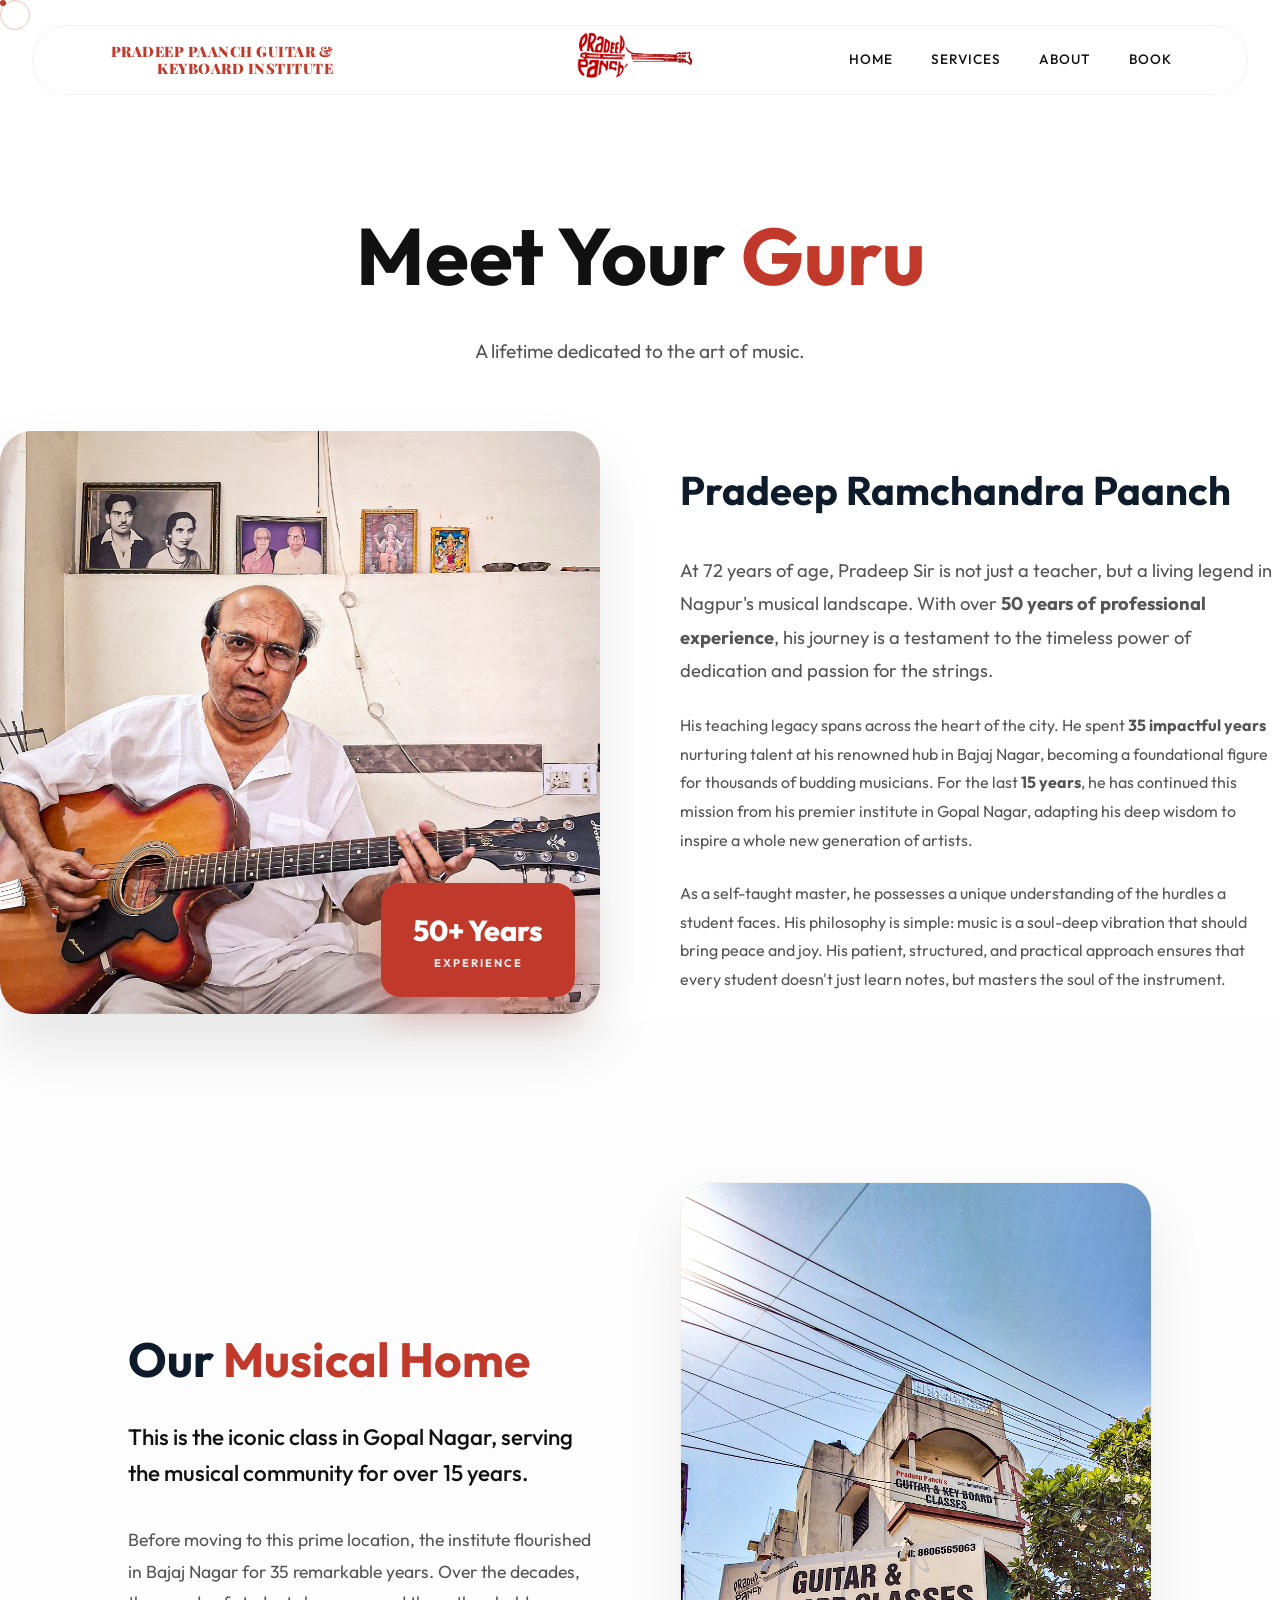
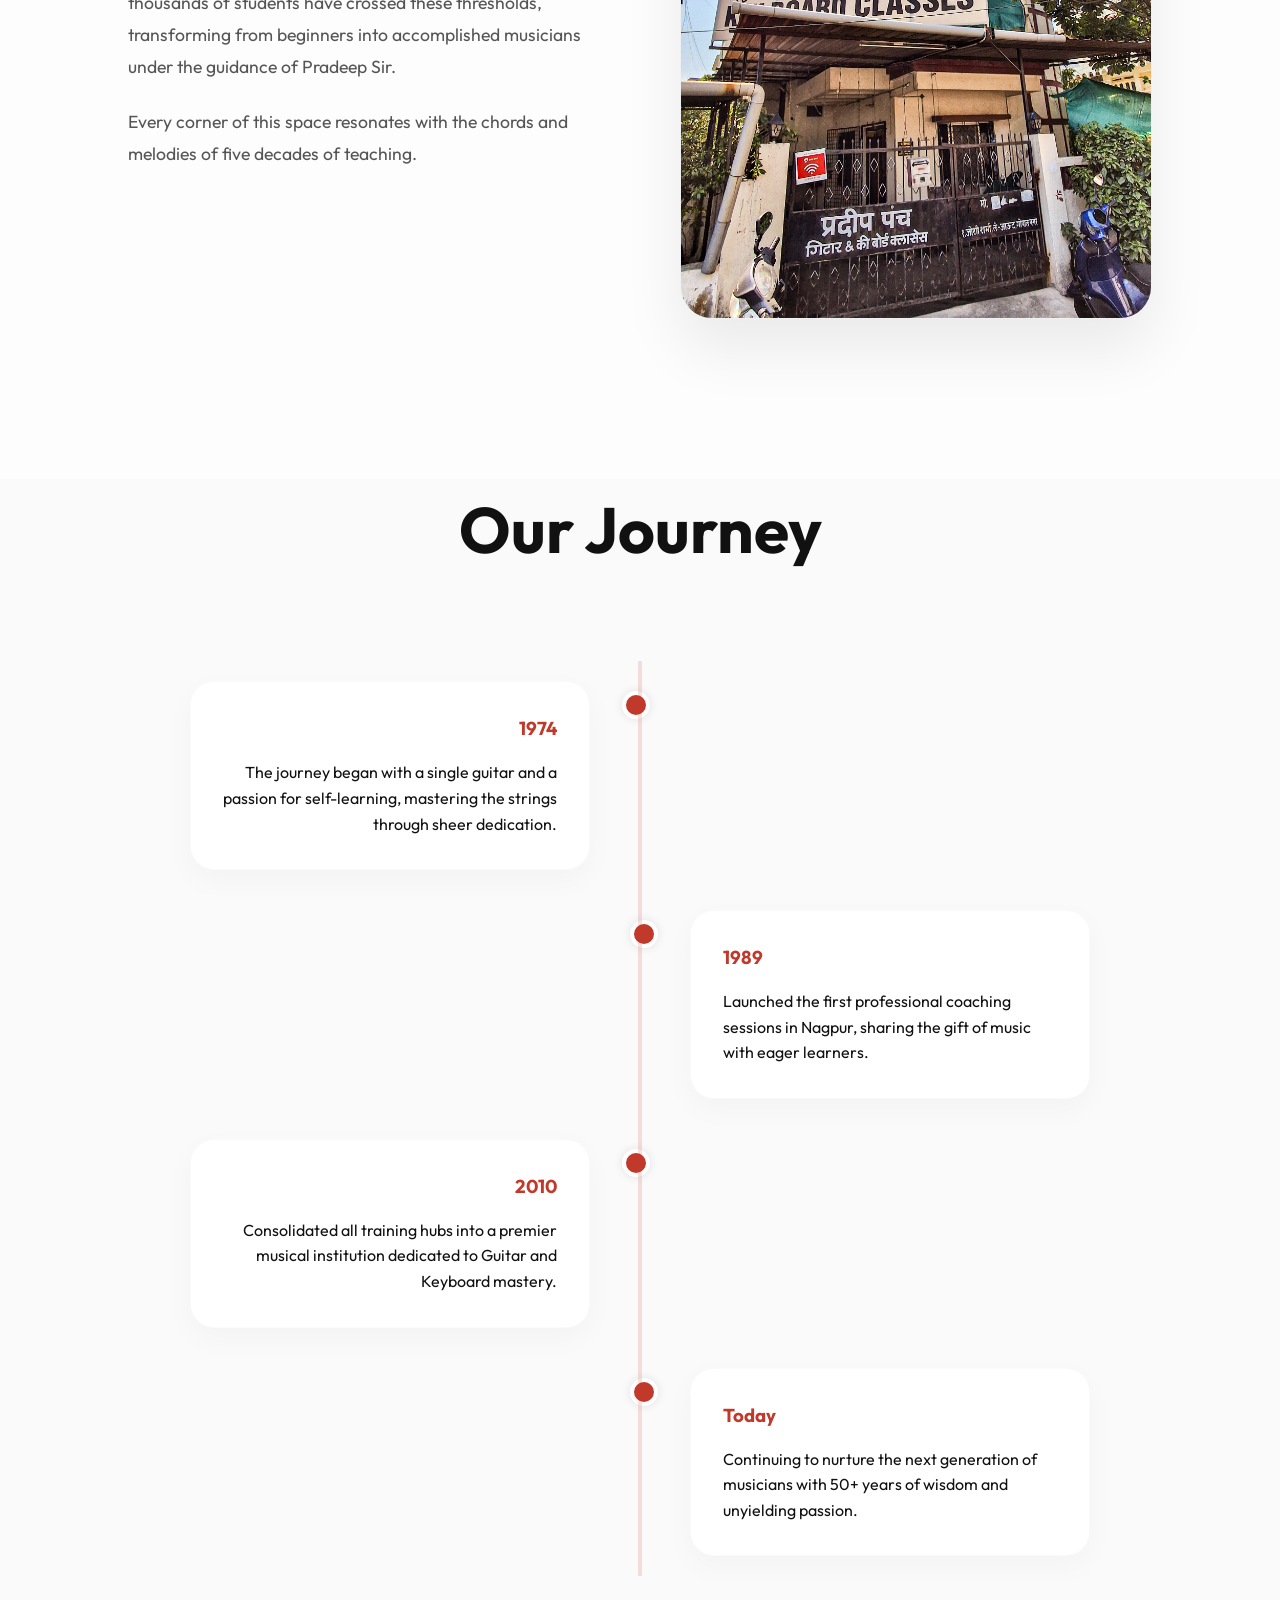
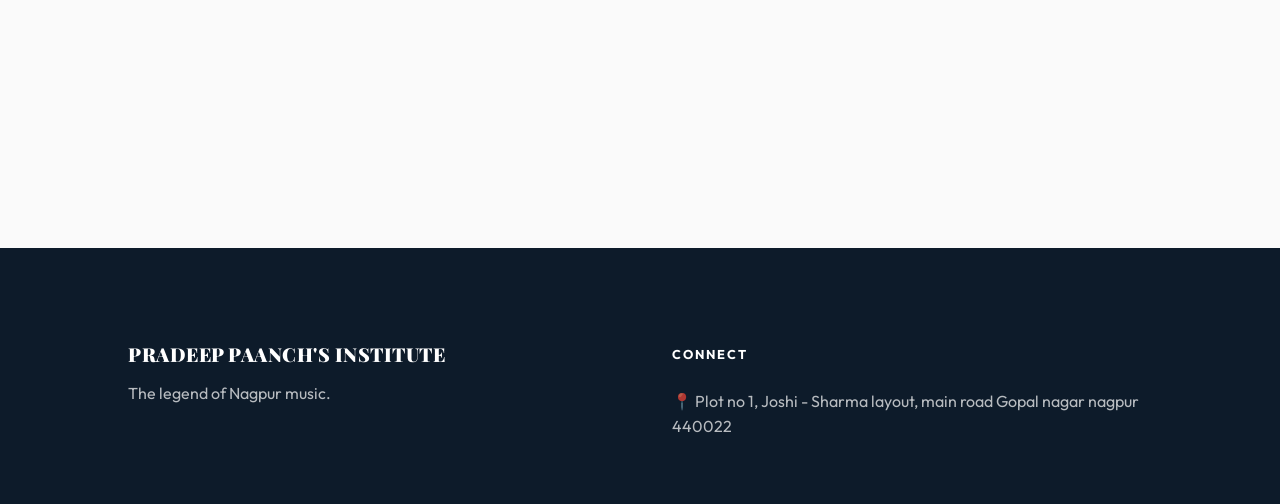
==== about.html @ 4fe627d6 "Initial commit of Pradeep Music Academy website" ====
<!DOCTYPE html>
<html lang="en">
<head>
    <meta charset="UTF-8">
    <meta name="viewport" content="width=device-width, initial-scale=1.0">
    <title>Meet Your Guru | Pradeep Paanch's Guitar and keyboard coaching institute</title>
    <link rel="stylesheet" href="css/style.css">
    <link rel="stylesheet" href="https://cdnjs.cloudflare.com/ajax/libs/font-awesome/6.0.0/css/all.min.css">
</head>
<body>

    <nav>
        <div class="nav-text">PRADEEP PAANCH GUITAR & KEYBOARD INSTITUTE</div>
        <div class="nav-logo">
            <a href="index.html">
                <img src="images/logo.png" alt="Logo" class="logo-img">
            </a>
        </div>
        <div class="nav-links">
            <a href="index.html">Home</a>
            <a href="services.html">Services</a>
            <a href="about.html" class="active">About</a>
            <a href="contact.html">Book</a>
        </div>
        <div class="hamburger">
            <span></span>
            <span></span>
            <span></span>
        </div>
    </nav>

    <div class="menu-backdrop"></div>
    <div class="menu-overlay">
        <div class="menu-panel-header">
            <h3 style="font-size: 1.2rem; font-weight: 900; letter-spacing: 2px;">PRADEEP PAANCH</h3>
            <p style="font-size: 0.7rem; opacity: 0.8; text-transform: uppercase;">Music Academy Nagpur</p>
        </div>
        <div class="nav-links-full">
            <a href="index.html"><i class="fas fa-home"></i> Home</a>
            <a href="services.html"><i class="fas fa-music"></i> Services</a>
            <a href="gallery.html"><i class="fas fa-images"></i> Gallery</a>
            <a href="about.html"><i class="fas fa-user-tie"></i> About</a>
            <a href="contact.html"><i class="fas fa-calendar-check"></i> Book Class</a>
        </div>
        <div class="menu-panel-footer">
            <p>Connect with us</p>
            <div class="social-icons-menu">
                <a href="#"><i class="fab fa-instagram"></i></a>
                <a href="#"><i class="fab fa-facebook"></i></a>
                <a href="https://wa.me/918806565063"><i class="fab fa-whatsapp"></i></a>
            </div>
        </div>
    </div>

    <header style="padding: 12rem 10% 4rem; text-align: center; background: #fff;">
        <h1 class="reveal" style="font-size: clamp(3rem, 8vw, 5rem);">Meet Your <span style="color: var(--primary);">Guru</span></h1>
        <p class="reveal" style="color: var(--text-muted); font-size: 1.2rem; margin-top: 1rem;">A lifetime dedicated to the art of music.</p>
    </header>

    <section>
        <div style="display: grid; grid-template-columns: repeat(auto-fit, minmax(300px, 1fr)); gap: 5rem; align-items: center;">
            <div class="reveal">
                <div style="position: relative;">
                    <img src="images/pradeep_sir.png" alt="Pradeep Ramchandra Panch" style="width: 100%; border-radius: 2rem; box-shadow: 0 30px 60px rgba(0,0,0,0.1);">
                    <div class="exp-badge">
                        <h3>50+ Years</h3>
                        <p>Experience</p>
                    </div>
                </div>
            </div>
            <div class="reveal">
                <h2 style="font-size: 2.5rem; margin-bottom: 2rem; color: var(--secondary);">Pradeep Ramchandra Paanch</h2>
                <p style="color: var(--text-muted); margin-bottom: 1.5rem; font-size: 1.15rem; line-height: 1.8;">
                    At 72 years of age, Pradeep Sir is not just a teacher, but a living legend in Nagpur's musical landscape. With over <strong>50 years of professional experience</strong>, his journey is a testament to the timeless power of dedication and passion for the strings.
                </p>
                <p style="color: var(--text-muted); margin-bottom: 1.5rem; line-height: 1.8;">
                    His teaching legacy spans across the heart of the city. He spent <strong>35 impactful years</strong> nurturing talent at his renowned hub in Bajaj Nagar, becoming a foundational figure for thousands of budding musicians. For the last <strong>15 years</strong>, he has continued this mission from his premier institute in Gopal Nagar, adapting his deep wisdom to inspire a whole new generation of artists.
                </p>
                <p style="color: var(--text-muted); line-height: 1.8;">
                    As a self-taught master, he possesses a unique understanding of the hurdles a student faces. His philosophy is simple: music is a soul-deep vibration that should bring peace and joy. His patient, structured, and practical approach ensures that every student doesn't just learn notes, but masters the soul of the instrument.
                </p>
            </div>
        </div>
    </section>

    <!-- The Place Section -->
    <section style="background: #fdfdfd; padding: 10rem 10%;">
        <div style="display: grid; grid-template-columns: repeat(auto-fit, minmax(300px, 1fr)); gap: 5rem; align-items: center;">
            <div class="reveal">
                <h2 style="font-size: clamp(2rem, 4vw, 3rem); margin-bottom: 2rem; color: var(--secondary); line-height: 1.2;">
                    Our <span style="color: var(--primary);">Musical Home</span>
                </h2>
                <p style="font-size: 1.4rem; font-weight: 500; color: var(--text-dark); margin-bottom: 2rem; line-height: 1.6;">
                    This is the iconic class in Gopal Nagar, serving the musical community for over 15 years.
                </p>
                <p style="color: var(--text-muted); font-size: 1.1rem; margin-bottom: 1.5rem; line-height: 1.8;">
                    Before moving to this prime location, the institute flourished in Bajaj Nagar for 35 remarkable years. Over the decades, thousands of students have crossed these thresholds, transforming from beginners into accomplished musicians under the guidance of Pradeep Sir.
                </p>
                <p style="color: var(--text-muted); font-size: 1.1rem; line-height: 1.8;">
                    Every corner of this space resonates with the chords and melodies of five decades of teaching.
                </p>
            </div>
            <div class="reveal">
                <div style="width: 100%; border-radius: 2rem; overflow: hidden; box-shadow: 0 30px 60px rgba(0,0,0,0.08); border: 1px solid rgba(0,0,0,0.05);">
                    <img src="images/Place.jpeg" alt="The Institute" style="width: 100%; display: block;">
                </div>
            </div>
        </div>
    </section>

    <!-- Tree-Like Timeline Section -->
    <section style="background: #fafafa; overflow: hidden; padding-bottom: 12rem;">
        <div class="section-title reveal" style="text-align: center;">
            <h2>Our Journey</h2>
        </div>
        
        <div class="timeline">
            <div class="timeline-item timeline-left reveal">
                <div class="timeline-content">
                    <h3 style="color: var(--primary); margin-bottom: 1rem;">1974</h3>
                    <p>The journey began with a single guitar and a passion for self-learning, mastering the strings through sheer dedication.</p>
                </div>
            </div>
            <div class="timeline-item timeline-right reveal">
                <div class="timeline-content">
                    <h3 style="color: var(--primary); margin-bottom: 1rem;">1989</h3>
                    <p>Launched the first professional coaching sessions in Nagpur, sharing the gift of music with eager learners.</p>
                </div>
            </div>
            <div class="timeline-item timeline-left reveal">
                <div class="timeline-content">
                    <h3 style="color: var(--primary); margin-bottom: 1rem;">2010</h3>
                    <p>Consolidated all training hubs into a premier musical institution dedicated to Guitar and Keyboard mastery.</p>
                </div>
            </div>
            <div class="timeline-item timeline-right reveal">
                <div class="timeline-content">
                    <h3 style="color: var(--primary); margin-bottom: 1rem;">Today</h3>
                    <p>Continuing to nurture the next generation of musicians with 50+ years of wisdom and unyielding passion.</p>
                </div>
            </div>
        </div>
    </section>

    <footer>
        <div style="display: grid; grid-template-columns: repeat(auto-fit, minmax(250px, 1fr)); gap: 4rem;">
            <div>
                <h3 class="logo" style="color: white; font-size: 1.2rem;">PRADEEP PAANCH'S INSTITUTE</h3>
                <p style="opacity: 0.7; margin-top: 1rem;">The legend of Nagpur music.</p>
            </div>
            <div>
                <h4 style="margin-bottom: 1.5rem; text-transform: uppercase; font-size: 0.8rem; letter-spacing: 2px;">Connect</h4>
                <p style="opacity: 0.7;">📍 Plot no 1, Joshi - Sharma layout, main road Gopal nagar nagpur 440022</p>
            </div>
        </div>
    </footer>

    <script src="js/main.js"></script>
</body>
</html>
---- css/style.css ----
/* 
   Pradeep Paanch's Guitar and keyboard coaching institute - Refined Stylish Aesthetic
   Colors: White, Red, Subtle Navy
*/

@import url('https://fonts.googleapis.com/css2?family=Outfit:wght@100..900&family=Playfair+Display:ital,wght@0,400..900;1,400..900&display=swap');

:root {
    --primary: #C0392B;
    --primary-light: #E63946;
    --secondary: #0D1B2A;
    --bg-white: #FFFFFF;
    --bg-light: #F8F9FA;
    --text-dark: #111111;
    --text-muted: #555555;
    
    --font-heading: 'Playfair Display', serif;
    --font-body: 'Outfit', sans-serif;
    
    --transition-smooth: all 0.5s cubic-bezier(0.23, 1, 0.32, 1);
}

* {
    margin: 0;
    padding: 0;
    box-sizing: border-box;
    cursor: none; /* Keep custom cursor for style */
}

a, .btn, .nav-links a, .whatsapp-btn, .nav-links-full a {
    text-decoration: none !important;
}

body {
    font-family: var(--font-body);
    color: var(--text-dark);
    background-color: var(--bg-white);
    overflow-x: hidden;
    line-height: 1.6;
}

/* Custom Cursor - Refined */
.cursor-dot {
    width: 6px;
    height: 6px;
    background-color: var(--primary);
    position: fixed;
    top: 0; left: 0;
    border-radius: 50%;
    z-index: 10001;
    pointer-events: none;
}

.cursor-outline {
    width: 30px;
    height: 30px;
    border: 1.5px solid rgba(192, 57, 43, 0.3);
    position: fixed;
    top: 0; left: 0;
    border-radius: 50%;
    z-index: 10000;
    pointer-events: none;
    transition: transform 0.15s;
}

/* Navbar - Stylish Floating */
nav {
    position: fixed;
    top: 25px;
    left: 50%;
    transform: translateX(-50%);
    width: 95%;
    padding: 0.1rem 1.5rem;
    display: grid;
    grid-template-columns: 1fr auto 1fr;
    align-items: center;
    gap: 0;
    background: rgba(255, 255, 255, 0.85);
    backdrop-filter: blur(15px);
    z-index: 1000;
    border: 1px solid rgba(0,0,0,0.05);
    border-radius: 100px;
    transition: var(--transition-smooth);
}

nav.scrolled {
    width: 100%;
    top: 0;
    border-radius: 0;
    background: white;
    padding: 0.2rem 5%;
    box-shadow: 0 10px 30px rgba(0,0,0,0.05);
}

/* Mobile Nav Adjustments */
@media (max-width: 768px) {
    /* Gallery Grid Mobile Fix */
    .gallery-grid {
        grid-template-columns: repeat(2, 1fr) !important;
        gap: 0.8rem !important;
    }
    .gallery-item {
        height: 180px !important;
    }
    .home-gallery-grid {
        display: grid !important;
        grid-template-columns: repeat(2, 1fr) !important;
        gap: 0.8rem !important;
    }
    .home-gallery-grid .reveal {
        height: 180px !important;
    }
    /* Stats Bar Mobile Fix */
    .stats-bar {
        padding: 2rem 5% !important;
    }
    .stats-grid {
        grid-template-columns: repeat(2, 1fr) !important;
        gap: 1.5rem !important;
    }
    .stats-grid .stat-number {
        font-size: 2.8rem !important;
    }
    .stats-grid p {
        font-size: 0.8rem !important;
    }
    /* Section Padding Fixes for Mobile */
    header.hero {
        padding: 6rem 5% 2rem !important;
        height: auto !important;
        min-height: 600px;
        background: linear-gradient(rgba(255,255,255,0.9), rgba(255,255,255,0.9)), url('../images/hero_bg.png') !important;
        background-size: cover !important;
        background-position: center !important;
    }
    header.hero > div {
        grid-template-columns: 1fr !important;
        gap: 2rem !important;
    }
    header.hero .reveal:nth-child(2) {
        display: none;
    }
    .stats-bar {
        padding: 0 5% 1rem !important;
    }
    section {
        padding: 2.5rem 5% !important;
    }
    /* Card Optimization for Mobile */
    .card {
        padding: 1.2rem !important;
        border-radius: 1rem !important;
        margin-bottom: 0.8rem !important;
        text-align: left !important;
    }
    .card-header-mobile {
        display: flex !important;
        align-items: center !important;
        gap: 1rem !important;
        margin-bottom: 0.8rem !important;
    }
    .card i {
        font-size: 1.5rem !important;
        margin-bottom: 0 !important;
        min-width: 30px;
    }
    .card h3 {
        font-size: 1.1rem !important;
        margin-bottom: 0 !important;
    }
    .card p {
        font-size: 0.85rem !important;
        line-height: 1.4 !important;
    }
}


.stats-grid {
    display: grid;
    grid-template-columns: 1fr 1fr;
    gap: 4rem;
    text-align: center;
}

.stat-number {
    font-size: 5rem;
    color: var(--primary);
    font-weight: 900;
    line-height: 1;
}

.stats-grid p {
    font-size: 1.2rem;
    color: var(--text-muted);
    font-weight: 600;
    text-transform: uppercase;
}

.home-gallery-grid {
    display: grid;
    grid-template-columns: repeat(auto-fit, minmax(300px, 1fr));
    gap: 1.5rem;
}

.hamburger {
    display: none;
    cursor: pointer;
    z-index: 2001;
    border: none;
    background: none;
}

.hamburger span {
    display: block;
    width: 28px;
    height: 3px;
    background: var(--text-dark);
    margin: 5px 0;
    transition: var(--transition-smooth);
}

.hamburger.active span:nth-child(1) { transform: rotate(45deg) translate(5px, 6px); }
.hamburger.active span:nth-child(2) { opacity: 0; }
.hamburger.active span:nth-child(3) { transform: rotate(-45deg) translate(5px, -6px); }

.nav-text {
    font-family: var(--font-heading);
    font-size: 0.9rem;
    font-weight: 900;
    color: var(--primary);
    line-height: 1.2;
    max-width: 300px;
    letter-spacing: 0.5px;
    text-transform: uppercase;
    text-align: right;
    padding-right: 1.5rem;
}

.logo {
    font-family: var(--font-heading);
    font-size: 1.2rem;
    font-weight: 900;
    color: var(--primary);
    line-height: 1.1;
    letter-spacing: 0.5px;
}

.nav-links a {
    color: var(--text-dark);
    font-weight: 500;
    font-size: 0.85rem;
    letter-spacing: 1px;
    margin: 0 1.2rem;
    text-transform: uppercase;
}

/* Section Header */
.section-title {
    margin-bottom: 4rem;
}

.section-title h2 {
    font-size: clamp(2.5rem, 5vw, 4rem);
    margin-bottom: 1rem;
}

/* Buttons */
.btn {
    padding: 1rem 2.5rem;
    border-radius: 100px;
    font-weight: 700;
    text-transform: uppercase;
    letter-spacing: 1.5px;
    transition: var(--transition-smooth);
    display: inline-block;
    border: none;
    font-size: 0.85rem;
}

.btn-primary {
    background-color: var(--primary);
    color: white;
}

.btn-primary:hover {
    background-color: var(--secondary);
    transform: translateY(-3px);
}

.btn-outline {
    background: transparent;
    color: var(--primary);
    border: 2px solid var(--primary);
}

.btn-outline:hover {
    background: var(--primary);
    color: white;
    text-decoration: none !important;
}

/* Cards - White Stylish */
.card {
    background: white;
    padding: 3rem;
    border-radius: 2rem;
    box-shadow: 0 15px 40px rgba(0,0,0,0.03);
    border: 1px solid rgba(0,0,0,0.02);
    transition: var(--transition-smooth);
}

.card:hover {
    transform: translateY(-10px);
    box-shadow: 0 25px 50px rgba(192, 57, 43, 0.08);
}

/* Split Section (Map + Form) */
.split-container {
    display: flex;
    gap: 0;
    background: white;
    border-radius: 3rem;
    overflow: hidden;
    box-shadow: 0 30px 60px rgba(0,0,0,0.05);
    margin-top: 4rem;
}

.split-map {
    flex: 1;
    min-height: 500px;
}

.split-form {
    flex: 1;
    padding: 5rem;
    background: var(--bg-light);
}

/* Footer - Simplified */
footer {
    padding: 6rem 10% 4rem;
    background: var(--secondary);
    color: white;
}

/* Animations */
.reveal {
    opacity: 0;
    transform: translateY(30px);
    transition: all 0.8s ease-out;
}

.reveal.active {
    opacity: 1;
    transform: translateY(0);
}

/* Side Panel Menu Backdrop */
.menu-backdrop {
    position: fixed;
    inset: 0;
    background: rgba(0,0,0,0.4);
    backdrop-filter: blur(10px);
    z-index: 1999;
    opacity: 0;
    visibility: hidden;
    transition: var(--transition-smooth);
}

.menu-backdrop.active {
    opacity: 1;
    visibility: visible;
}

/* Side Panel Menu - Luxury Redesign */
.menu-overlay {
    position: fixed;
    top: 0;
    right: -100%;
    width: 350px;
    height: 100vh;
    background: linear-gradient(135deg, #ffffff 0%, #f9f9f9 100%);
    z-index: 2000;
    display: flex;
    flex-direction: column;
    padding: 0; /* Changed to handle header/footer */
    box-shadow: -20px 0 50px rgba(0,0,0,0.1);
    transition: all 0.7s cubic-bezier(0.19, 1, 0.22, 1);
    border-left: 1px solid rgba(192, 57, 43, 0.1);
}

.menu-overlay.active {
    right: 0;
}

.menu-panel-header {
    padding: 4rem 3rem 2rem;
    background: var(--primary);
    color: white;
    position: relative;
    overflow: hidden;
}

.menu-panel-header::after {
    content: '';
    position: absolute;
    top: -50%;
    right: -50%;
    width: 200px;
    height: 200px;
    background: rgba(255,255,255,0.1);
    border-radius: 50%;
}

.nav-links-full {
    display: flex;
    flex-direction: column;
    padding: 3rem;
    gap: 1rem;
}

.nav-links-full a {
    font-size: 1.4rem;
    font-family: var(--font-heading);
    font-weight: 800;
    color: var(--text-dark);
    text-transform: uppercase;
    letter-spacing: 2px;
    padding: 1.2rem 1.5rem;
    border-radius: 1rem;
    display: flex;
    align-items: center;
    gap: 1.5rem;
    transition: all 0.4s ease;
}

.nav-links-full a i {
    font-size: 1.2rem;
    color: var(--primary);
    transition: all 0.4s ease;
}

.nav-links-full a:hover {
    background: rgba(192, 57, 43, 0.05);
    color: var(--primary);
    transform: translateX(10px);
}

.nav-links-full a:hover i {
    transform: rotate(15deg) scale(1.2);
}

.menu-panel-footer {
    margin-top: auto;
    padding: 3rem;
    border-top: 1px solid #eee;
}

.card-header-mobile {
    display: flex;
    flex-direction: column;
    align-items: center;
    gap: 1.5rem;
    margin-bottom: 2rem;
}

.card i {
    font-size: 3rem;
    color: var(--primary);
}

.card h3 {
    margin-bottom: 0;
}

.menu-panel-footer p {
    font-size: 0.8rem;
    color: var(--text-muted);
    margin-bottom: 1rem;
    text-transform: uppercase;
    letter-spacing: 2px;
}

.social-icons-menu {
    display: flex;
    gap: 1.5rem;
}

.social-icons-menu a {
    font-size: 1.2rem;
    color: var(--text-dark);
    transition: var(--transition-smooth);
}

.social-icons-menu a:hover {
    color: var(--primary);
    transform: translateY(-3px);
}

.hamburger span {
    background-color: var(--text-dark);
}

/* Experience Badge Fix */
.exp-badge {
    position: absolute;
    bottom: 25px;
    right: 25px;
    background: var(--primary);
    padding: 1.5rem 2rem;
    color: white;
    border-radius: 1.2rem;
    box-shadow: 0 15px 35px rgba(192, 57, 43, 0.4);
    text-align: center;
    z-index: 10;
    min-width: 160px;
}

.exp-badge h3 {
    font-size: 1.8rem;
    font-weight: 800;
    margin-bottom: 2px;
}

.exp-badge p {
    font-size: 0.7rem;
    text-transform: uppercase;
    letter-spacing: 2px;
    font-weight: 700;
    opacity: 0.9;
}

/* Vertical Timeline Tree Structure */
.timeline {
    position: relative;
    max-width: 1000px;
    margin: 5rem auto;
}

.timeline::after {
    content: '';
    position: absolute;
    width: 4px;
    background: var(--primary);
    opacity: 0.15;
    top: 0;
    bottom: 0;
    left: 50%;
    margin-left: -2px;
}

.timeline-item {
    padding: 20px 50px;
    position: relative;
    width: 50%;
}

.timeline-item::after {
    content: '';
    position: absolute;
    width: 20px;
    height: 20px;
    right: -10px;
    background-color: var(--primary);
    border: 4px solid white;
    top: 30px;
    border-radius: 50%;
    z-index: 1;
    box-shadow: 0 0 10px rgba(0,0,0,0.1);
}

.timeline-left { left: 0; text-align: right; }
.timeline-right { left: 50%; text-align: left; }

.timeline-right::after { left: -10px; }

.timeline-content {
    padding: 2rem;
    background: white;
    border-radius: 1.5rem;
    box-shadow: 0 10px 30px rgba(0,0,0,0.03);
    border: 1px solid rgba(0,0,0,0.02);
}

.logo-img {
    height: 65px;
    width: auto;
    max-width: 150px;
    object-fit: contain;
    transition: transform 0.4s cubic-bezier(0.175, 0.885, 0.32, 1.275);
    display: block;
}

.logo-img:hover {
    transform: rotate(-20deg) scale(1.1);
}

.nav-logo {
    display: flex;
    justify-content: center;
    align-items: center;
}

.nav-links {
    display: flex;
    justify-content: flex-end;
    align-items: center;
    padding-right: 2rem;
}

.logo-container {
    display: flex;
    align-items: center;
    gap: 15px;
    flex-shrink: 0;
}

@media (max-width: 768px) {
    .timeline::after { left: 31px; }
    .timeline-item { width: 100%; padding-left: 70px; padding-right: 25px; text-align: left !important; }
    .timeline-item::after { left: 21px; }
    .timeline-right { left: 0; }
}

@media (max-width: 992px) {
    .split-container {
        flex-direction: column;
    }
    .split-map {
        height: 350px;
    }
    .split-form {
        padding: 3rem;
    }
}


/* Hero Desktop Layout Fixes */
header.hero {
    background: radial-gradient(circle at top right, #fff, #f8f8f8) !important;
}
header.hero > div {
    display: grid !important;
    grid-template-columns: 1fr 1fr !important;
}
header.hero .reveal:nth-child(2) {
    display: block !important;
}

/* Mobile Nav & Layout Overrides - Placed at end for priority */
@media (max-width: 768px) {
    nav {
        grid-template-columns: 1.2fr auto 1fr;
        padding: 0.4rem 5%;
        gap: 5px;
        width: 100%;
        top: 0;
        border-radius: 0;
    }
    .nav-links {
        display: none !important;
    }
    .hamburger {
        display: block !important;
        z-index: 2001;
    }
    .nav-text {
        display: block; 
        font-size: 0.65rem;
        max-width: 130px;
        text-align: left;
        line-height: 1.1;
        font-weight: 800;
        order: 1;
        padding-right: 0; /* Reset desktop padding */
    }
    .nav-logo {
        grid-column: 2;
        justify-self: center;
        order: 2;
    }
    .hamburger {
        grid-column: 3;
        justify-self: end;
        order: 3;
    }
    .logo-img {
        height: 50px !important;
    }
    .btn {
        padding: 0.7rem 1.2rem !important;
        font-size: 0.7rem !important;
        letter-spacing: 0.5px !important;
    }
    .stats-grid {
        grid-template-columns: 1fr 1fr !important;
        gap: 1rem !important;
    }
    .stats-grid .stat-number {
        font-size: 2.8rem !important;
        line-height: 1.2 !important;
    }
    .stats-grid p {
        font-size: 0.8rem !important;
        font-weight: 600 !important;
    }
    header.hero {
        padding: 8rem 5% 4rem !important;
        height: auto !important;
        min-height: 100vh;
        background: linear-gradient(rgba(255,255,255,0.9), rgba(255,255,255,0.9)), url('../images/hero_bg.png') center/cover !important;
    }
    header.hero > div {
        grid-template-columns: 1fr !important;
        gap: 2rem !important;
    }
    header.hero .reveal:nth-child(2) {
        display: none !important;
    }
    section {
        padding: 3rem 5% !important;
    }
}
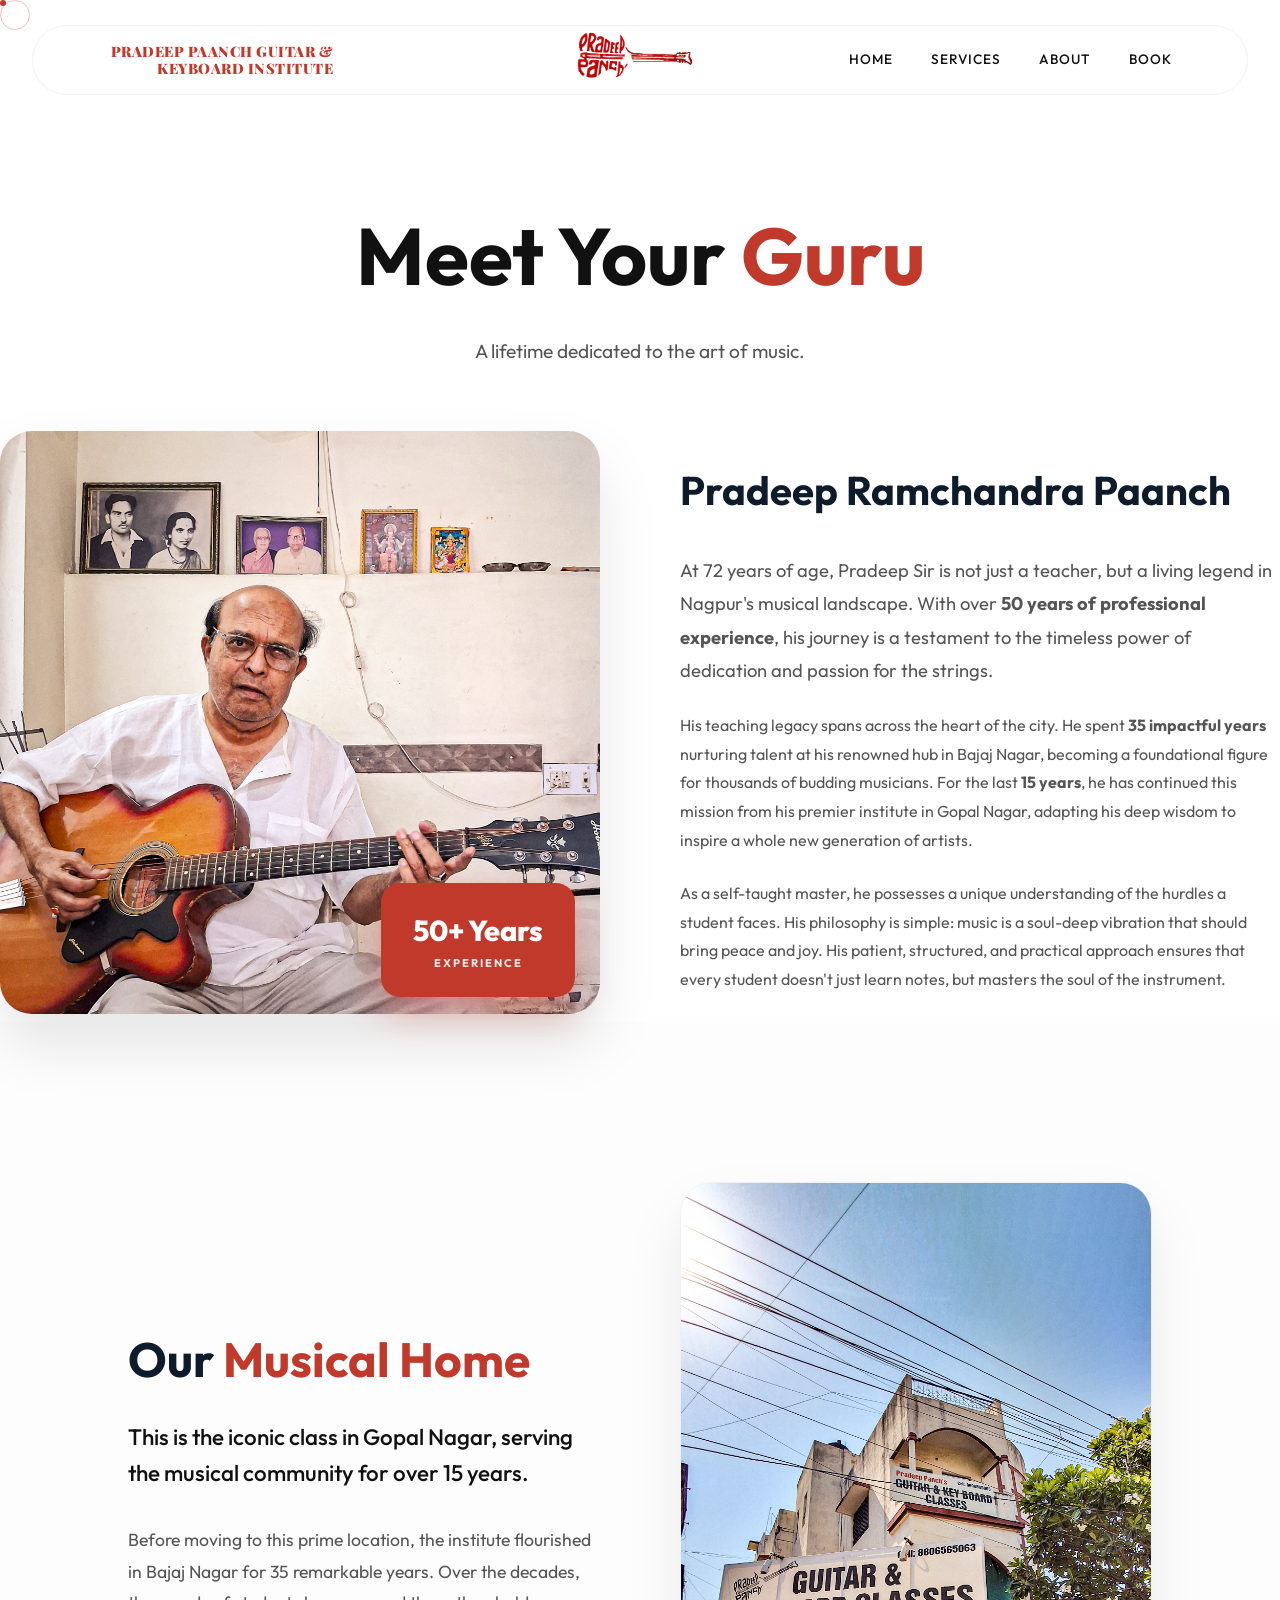
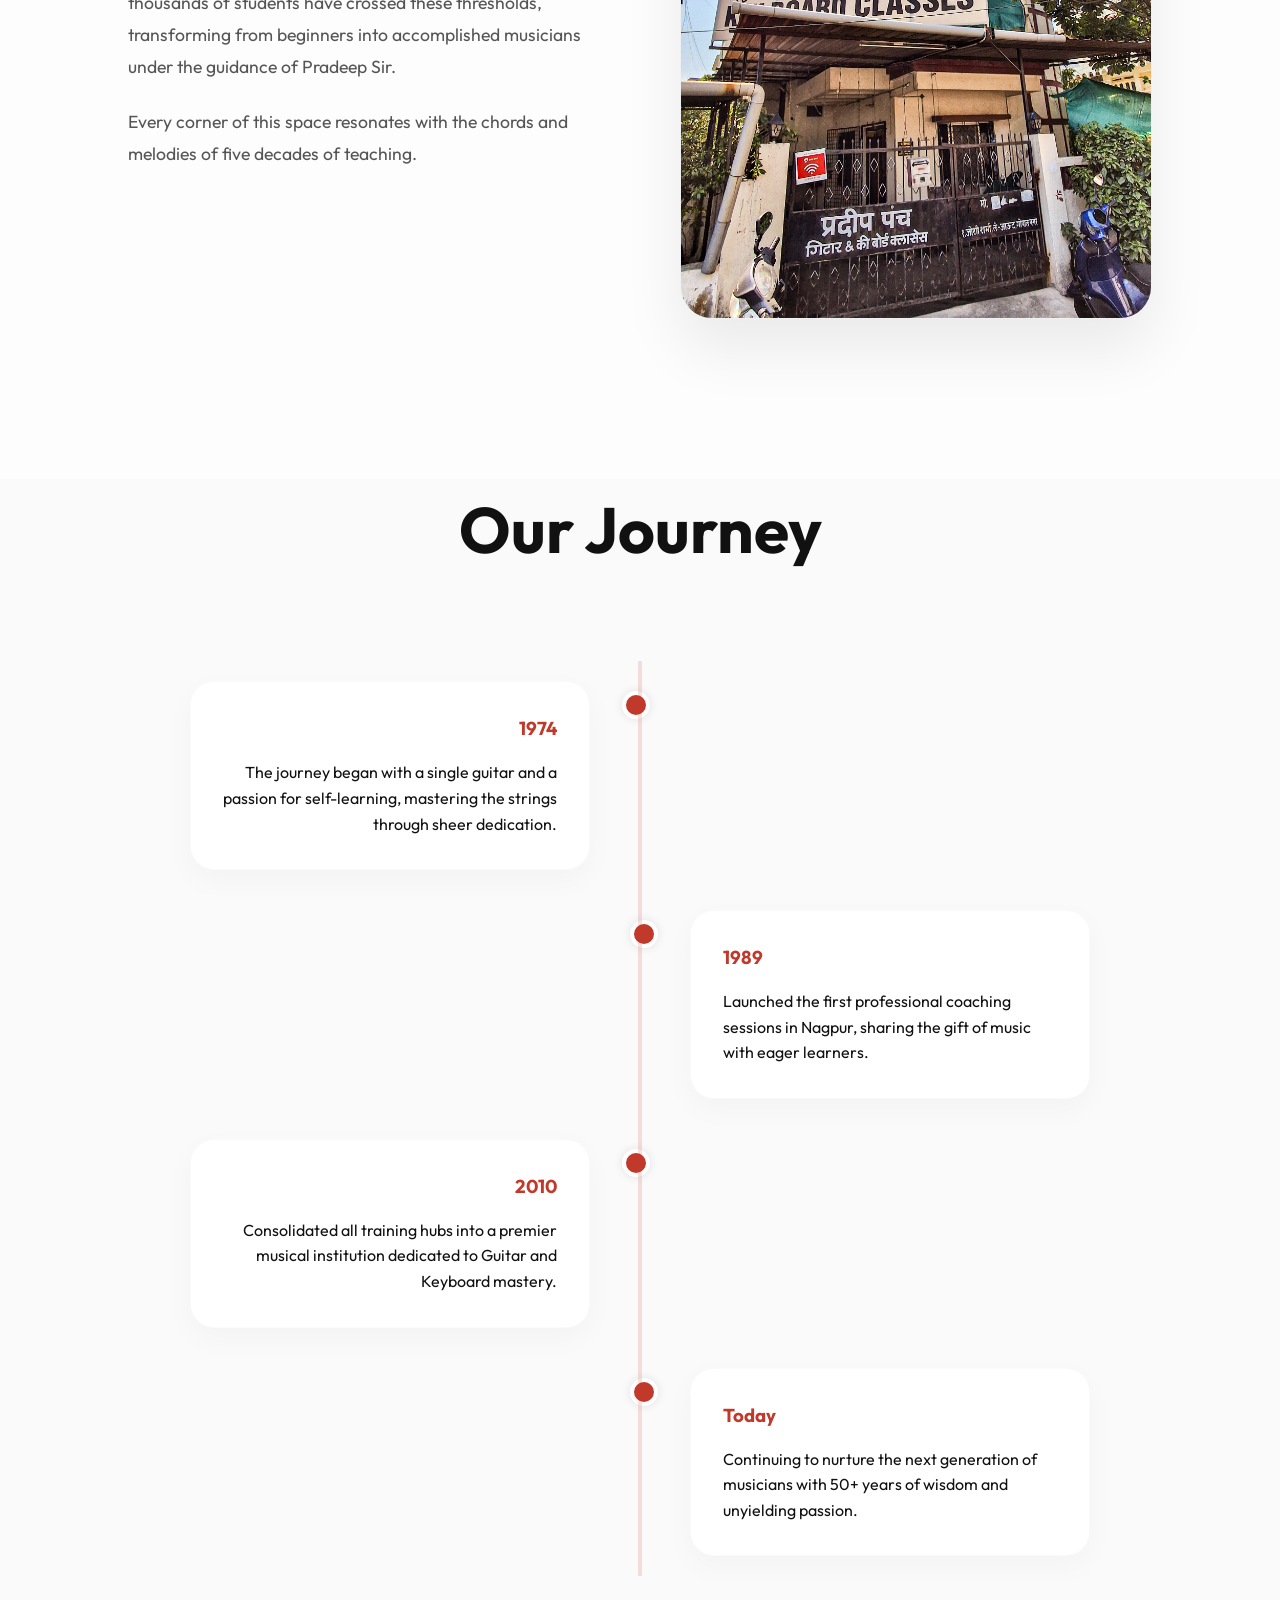
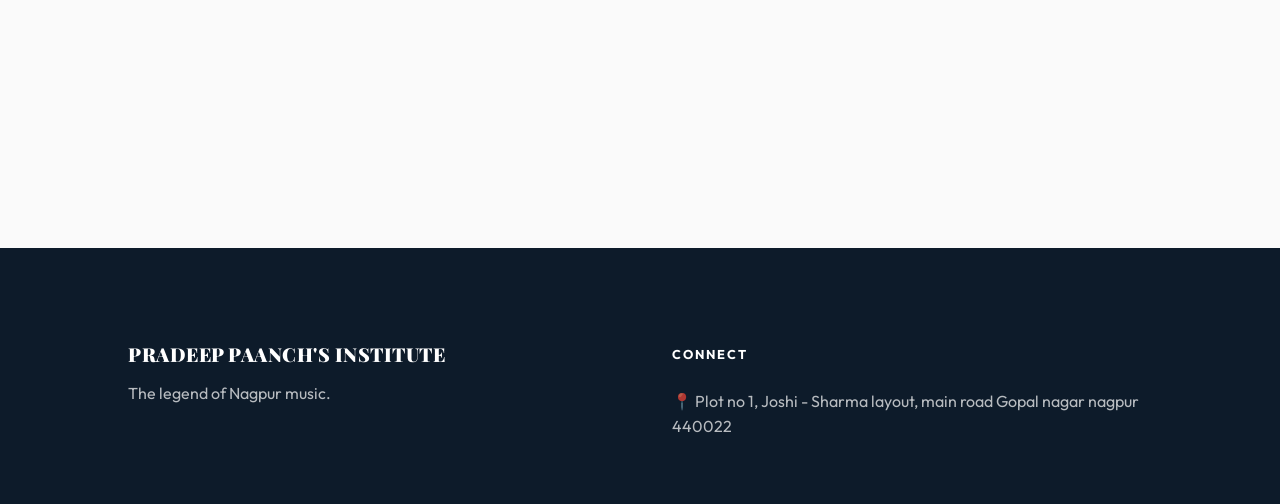
==== commit 58861bde: "Implement full SEO metadata, sitemap.xml, and robots.txt" ====
--- a/about.html
+++ b/about.html
@@ -4,6 +4,27 @@
     <meta charset="UTF-8">
     <meta name="viewport" content="width=device-width, initial-scale=1.0">
     <title>Meet Your Guru | Pradeep Paanch's Guitar and keyboard coaching institute</title>
+    <link rel="icon" type="image/png" href="images/logo.png">
+    
+    <!-- Primary SEO Metadata -->
+    <meta name="description" content="Learn about Guru Pradeep Ramchandra Paanch, the self-taught music maestro with over 50 years of professional teaching legacy in Bajaj Nagar and Gopal Nagar, Nagpur.">
+    <meta name="keywords" content="pradeep ramchandra paanch, music guru nagpur, experienced guitar teacher nagpur, keyboard mentor nagpur, music legacy nagpur">
+    <meta name="author" content="Pradeep Paanch">
+    <link rel="canonical" href="https://pradeepmusicclass.me/about.html">
+
+    <!-- Open Graph / Facebook / WhatsApp Preview Cards -->
+    <meta property="og:type" content="website">
+    <meta property="og:url" content="https://pradeepmusicclass.me/about.html">
+    <meta property="og:title" content="Meet Your Guru | Pradeep Paanch's Guitar and Keyboard Coaching Institute">
+    <meta property="og:description" content="At 72 years of age, Pradeep Sir is a living legend in Nagpur's musical landscape with 50+ years of teaching excellence.">
+    <meta property="og:image" content="https://pradeepmusicclass.me/images/pradeep_sir.png">
+
+    <!-- Twitter Cards -->
+    <meta property="twitter:card" content="summary_large_image">
+    <meta property="twitter:url" content="https://pradeepmusicclass.me/about.html">
+    <meta property="twitter:title" content="Meet Your Guru | Pradeep Paanch's Guitar & Keyboard Coaching Institute">
+    <meta property="twitter:description" content="At 72 years of age, Pradeep Sir is a living legend in Nagpur's musical landscape with 50+ years of teaching excellence.">
+    <meta property="twitter:image" content="https://pradeepmusicclass.me/images/pradeep_sir.png">
     <link rel="stylesheet" href="css/style.css">
     <link rel="stylesheet" href="https://cdnjs.cloudflare.com/ajax/libs/font-awesome/6.0.0/css/all.min.css">
 </head>
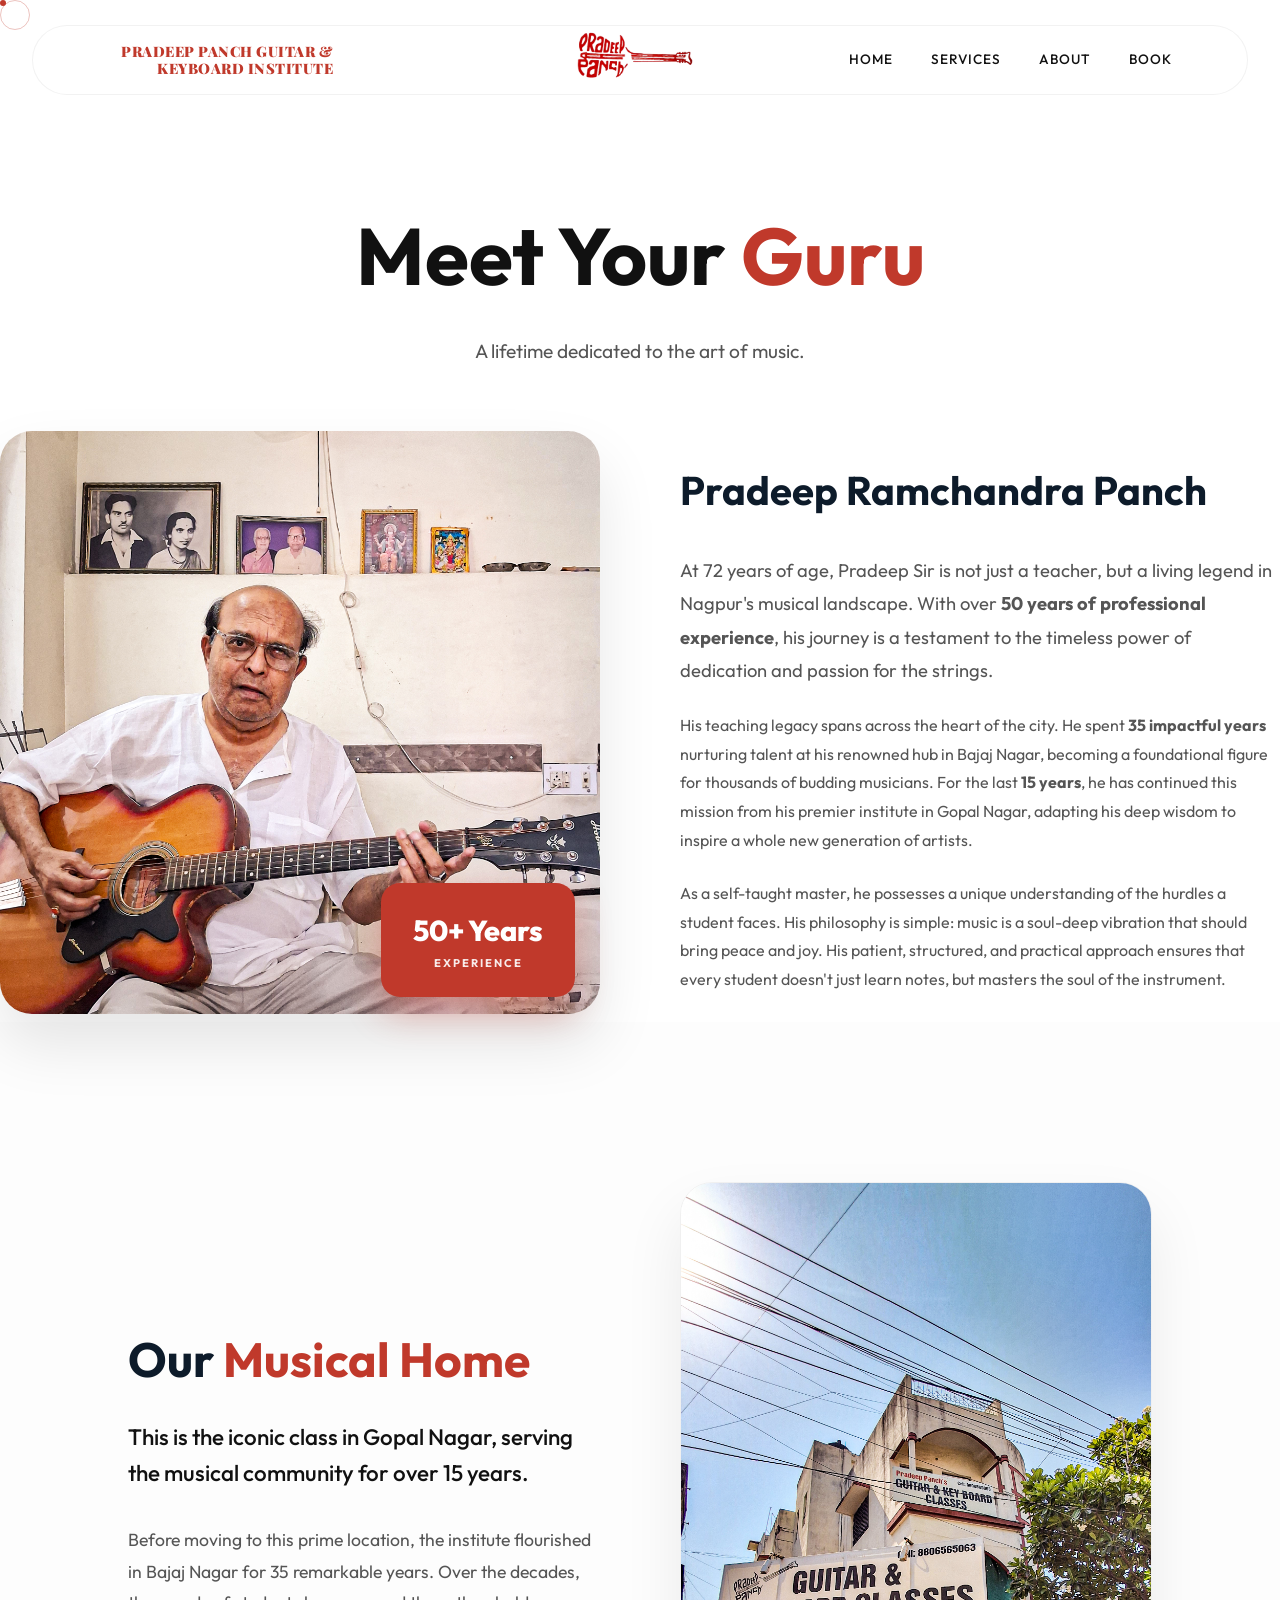
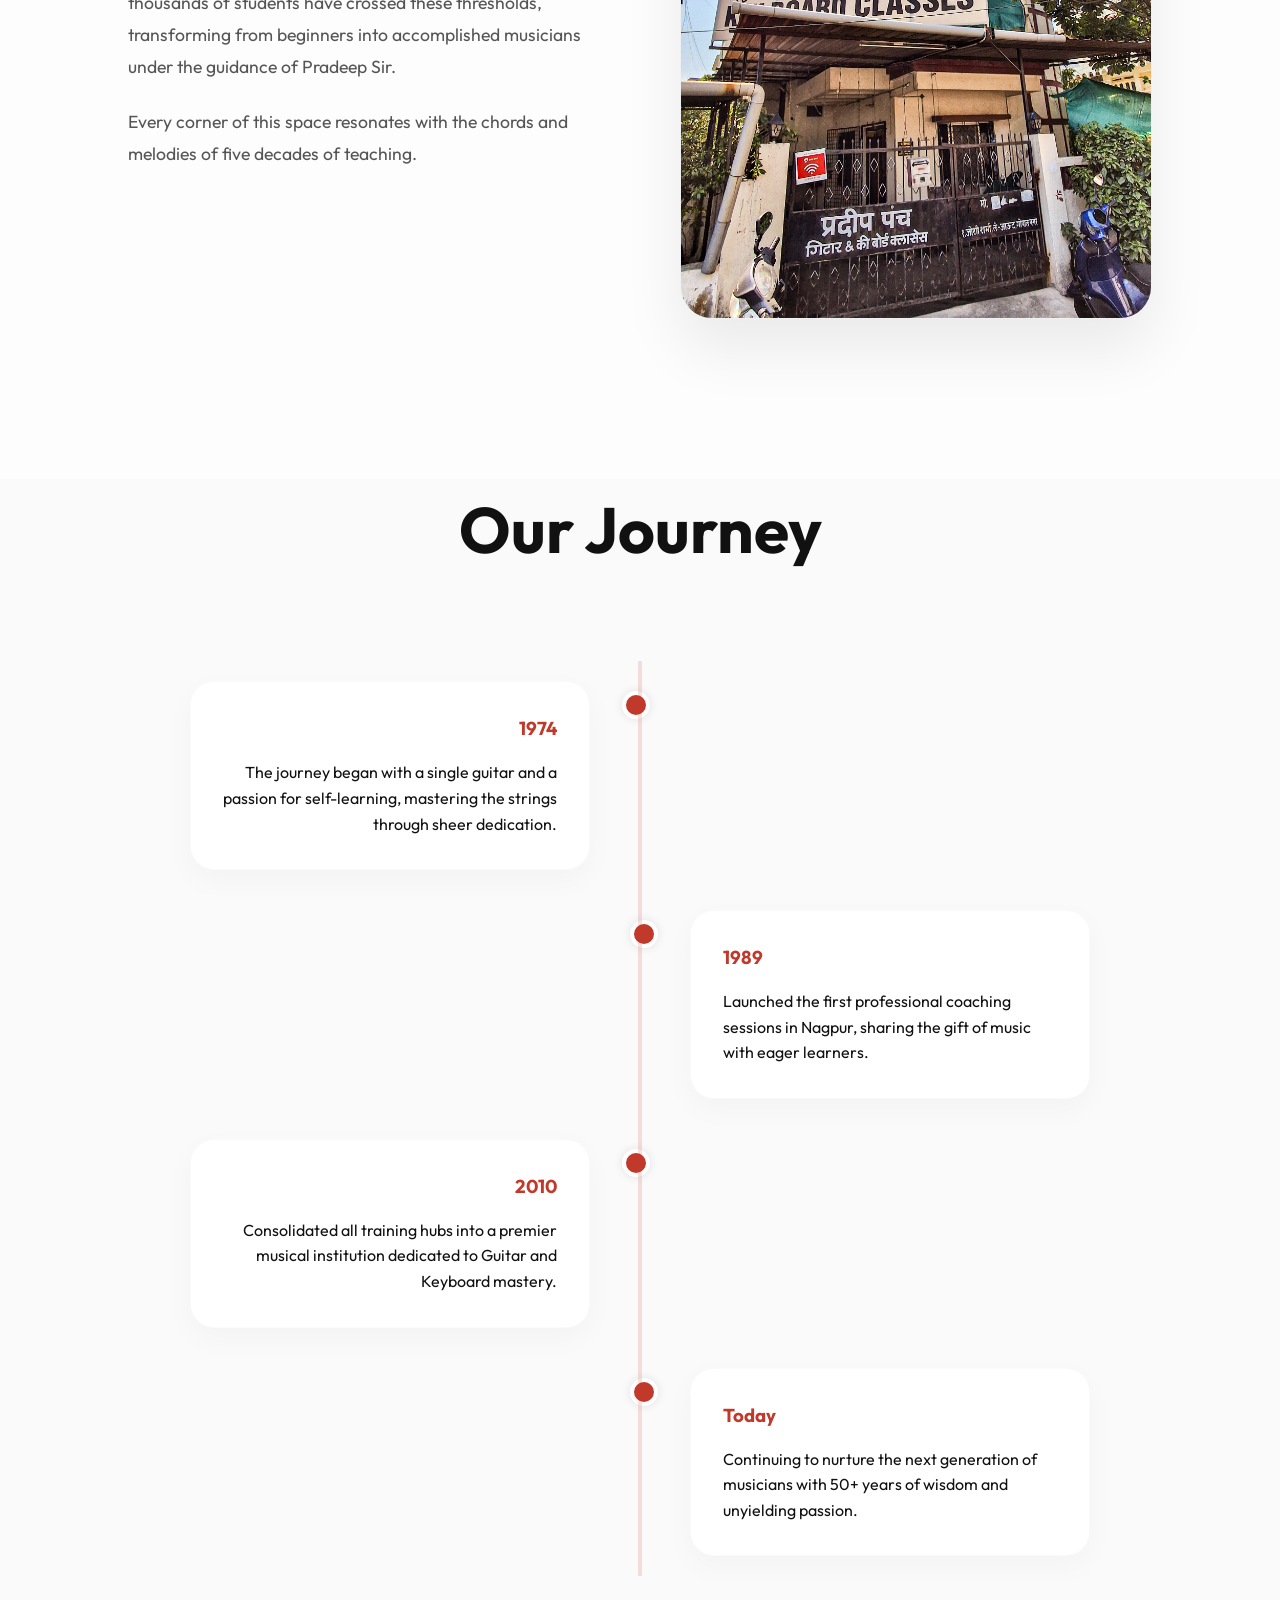
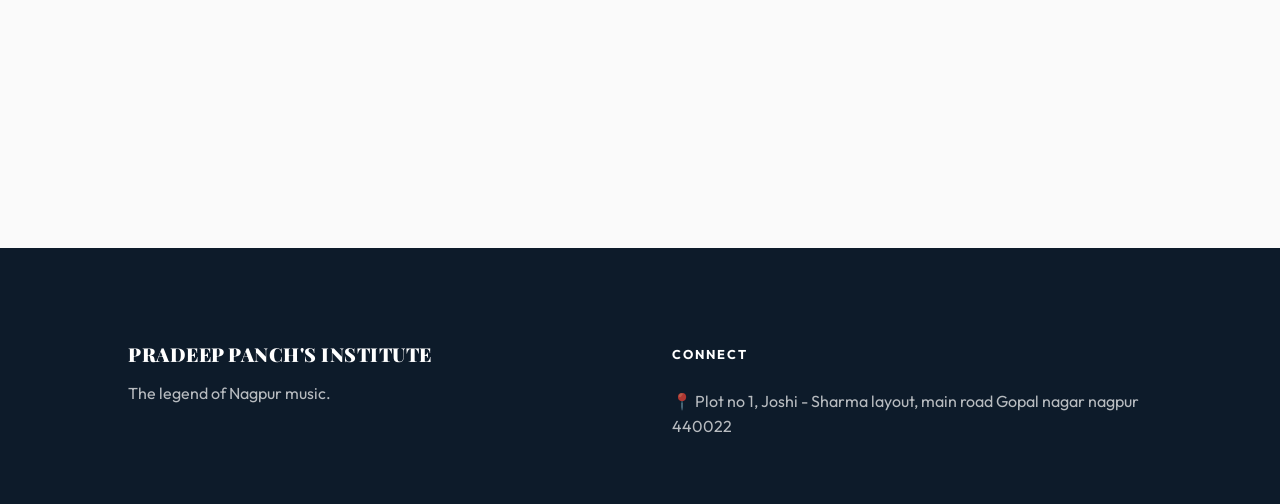
==== commit 1540c2bb: "Fix spelling of 'Paanch' to 'Panch' throughout the repository" ====
--- a/about.html
+++ b/about.html
@@ -3,26 +3,26 @@
 <head>
     <meta charset="UTF-8">
     <meta name="viewport" content="width=device-width, initial-scale=1.0">
-    <title>Meet Your Guru | Pradeep Paanch's Guitar and keyboard coaching institute</title>
+    <title>Meet Your Guru | Pradeep Panch's Guitar and keyboard coaching institute</title>
     <link rel="icon" type="image/png" href="images/logo.png">
     
     <!-- Primary SEO Metadata -->
-    <meta name="description" content="Learn about Guru Pradeep Ramchandra Paanch, the self-taught music maestro with over 50 years of professional teaching legacy in Bajaj Nagar and Gopal Nagar, Nagpur.">
-    <meta name="keywords" content="pradeep ramchandra paanch, music guru nagpur, experienced guitar teacher nagpur, keyboard mentor nagpur, music legacy nagpur">
-    <meta name="author" content="Pradeep Paanch">
+    <meta name="description" content="Learn about Guru Pradeep Ramchandra Panch, the self-taught music maestro with over 50 years of professional teaching legacy in Bajaj Nagar and Gopal Nagar, Nagpur.">
+    <meta name="keywords" content="pradeep ramchandra panch, music guru nagpur, experienced guitar teacher nagpur, keyboard mentor nagpur, music legacy nagpur">
+    <meta name="author" content="Pradeep Panch">
     <link rel="canonical" href="https://pradeepmusicclass.me/about.html">
 
     <!-- Open Graph / Facebook / WhatsApp Preview Cards -->
     <meta property="og:type" content="website">
     <meta property="og:url" content="https://pradeepmusicclass.me/about.html">
-    <meta property="og:title" content="Meet Your Guru | Pradeep Paanch's Guitar and Keyboard Coaching Institute">
+    <meta property="og:title" content="Meet Your Guru | Pradeep Panch's Guitar and Keyboard Coaching Institute">
     <meta property="og:description" content="At 72 years of age, Pradeep Sir is a living legend in Nagpur's musical landscape with 50+ years of teaching excellence.">
     <meta property="og:image" content="https://pradeepmusicclass.me/images/pradeep_sir.png">
 
     <!-- Twitter Cards -->
     <meta property="twitter:card" content="summary_large_image">
     <meta property="twitter:url" content="https://pradeepmusicclass.me/about.html">
-    <meta property="twitter:title" content="Meet Your Guru | Pradeep Paanch's Guitar & Keyboard Coaching Institute">
+    <meta property="twitter:title" content="Meet Your Guru | Pradeep Panch's Guitar & Keyboard Coaching Institute">
     <meta property="twitter:description" content="At 72 years of age, Pradeep Sir is a living legend in Nagpur's musical landscape with 50+ years of teaching excellence.">
     <meta property="twitter:image" content="https://pradeepmusicclass.me/images/pradeep_sir.png">
     <link rel="stylesheet" href="css/style.css">
@@ -31,7 +31,7 @@
 <body>
 
     <nav>
-        <div class="nav-text">PRADEEP PAANCH GUITAR & KEYBOARD INSTITUTE</div>
+        <div class="nav-text">PRADEEP PANCH GUITAR & KEYBOARD INSTITUTE</div>
         <div class="nav-logo">
             <a href="index.html">
                 <img src="images/logo.png" alt="Logo" class="logo-img">
@@ -53,7 +53,7 @@
     <div class="menu-backdrop"></div>
     <div class="menu-overlay">
         <div class="menu-panel-header">
-            <h3 style="font-size: 1.2rem; font-weight: 900; letter-spacing: 2px;">PRADEEP PAANCH</h3>
+            <h3 style="font-size: 1.2rem; font-weight: 900; letter-spacing: 2px;">PRADEEP PANCH</h3>
             <p style="font-size: 0.7rem; opacity: 0.8; text-transform: uppercase;">Music Academy Nagpur</p>
         </div>
         <div class="nav-links-full">
@@ -90,7 +90,7 @@
                 </div>
             </div>
             <div class="reveal">
-                <h2 style="font-size: 2.5rem; margin-bottom: 2rem; color: var(--secondary);">Pradeep Ramchandra Paanch</h2>
+                <h2 style="font-size: 2.5rem; margin-bottom: 2rem; color: var(--secondary);">Pradeep Ramchandra Panch</h2>
                 <p style="color: var(--text-muted); margin-bottom: 1.5rem; font-size: 1.15rem; line-height: 1.8;">
                     At 72 years of age, Pradeep Sir is not just a teacher, but a living legend in Nagpur's musical landscape. With over <strong>50 years of professional experience</strong>, his journey is a testament to the timeless power of dedication and passion for the strings.
                 </p>
@@ -166,7 +166,7 @@
     <footer>
         <div style="display: grid; grid-template-columns: repeat(auto-fit, minmax(250px, 1fr)); gap: 4rem;">
             <div>
-                <h3 class="logo" style="color: white; font-size: 1.2rem;">PRADEEP PAANCH'S INSTITUTE</h3>
+                <h3 class="logo" style="color: white; font-size: 1.2rem;">PRADEEP PANCH'S INSTITUTE</h3>
                 <p style="opacity: 0.7; margin-top: 1rem;">The legend of Nagpur music.</p>
             </div>
             <div>
--- a/css/style.css
+++ b/css/style.css
@@ -1,5 +1,5 @@
 /* 
-   Pradeep Paanch's Guitar and keyboard coaching institute - Refined Stylish Aesthetic
+   Pradeep Panch's Guitar and keyboard coaching institute - Refined Stylish Aesthetic
    Colors: White, Red, Subtle Navy
 */
 
